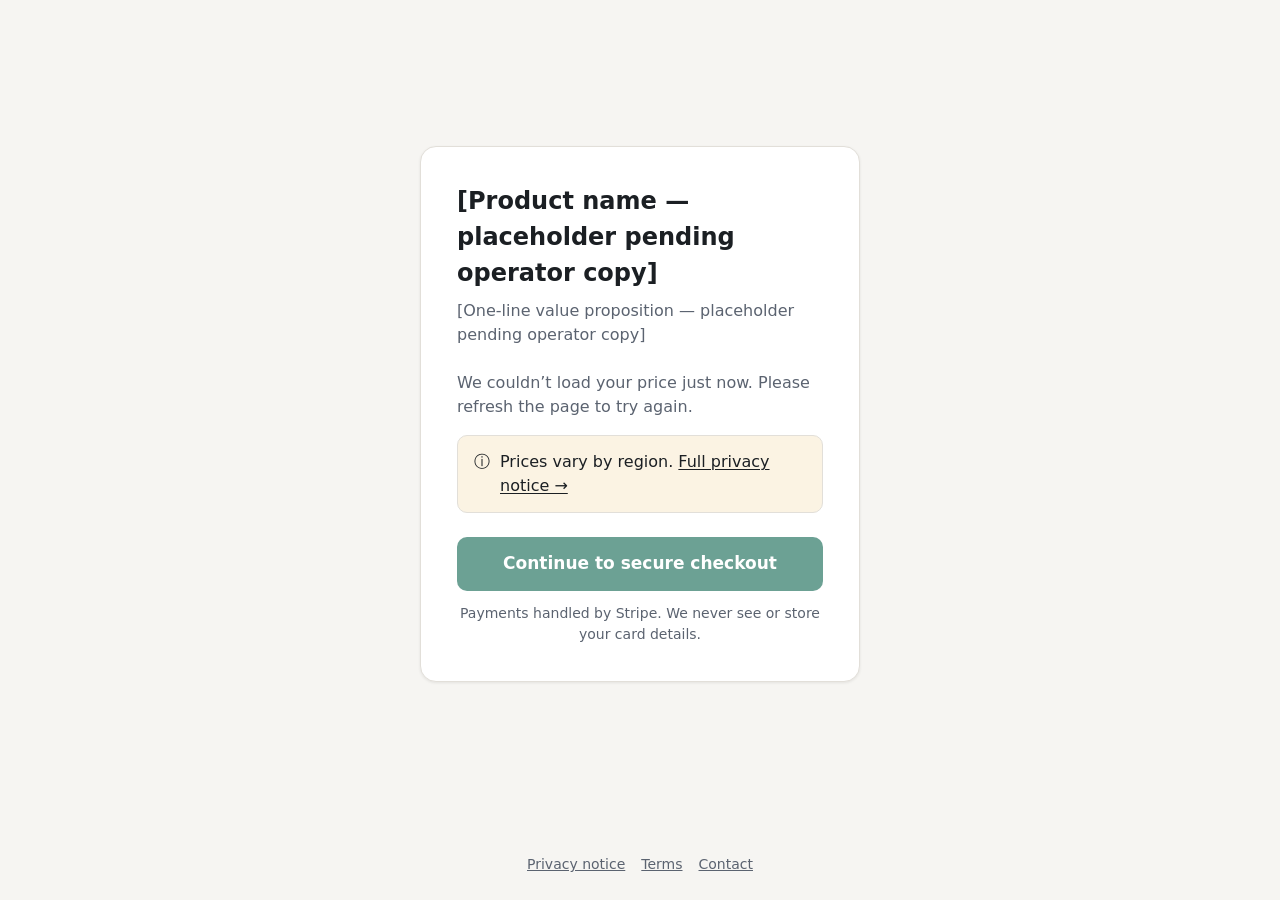
==== pipeline/web/index.html @ 5c79a9a1 "Runnable pipeline: app service + checkout page + container integration Three Ges-Talt agents build t" ====
<!doctype html>
<html lang="en">
<head>
  <meta charset="utf-8" />
  <meta name="viewport" content="width=device-width, initial-scale=1" />
  <meta name="color-scheme" content="light dark" />
  <title>Offer</title>
  <link rel="stylesheet" href="styles.css" />
</head>
<body>
  <a class="skip-link" href="#price-block">Skip to offer</a>

  <main id="main-content">
    <!-- ============================================================ -->
    <!-- Offer / checkout card (states: loading, ready, fallback,      -->
    <!-- degraded). Hidden when a post-checkout view is showing.       -->
    <!-- ============================================================ -->
    <section id="offer-view" class="card" aria-labelledby="offer-heading">
      <h1 id="offer-heading"></h1>
      <p class="value-prop"></p>

      <div id="price-block" tabindex="-1" aria-live="polite" aria-atomic="true">
        <p class="price-value">
          <span class="visually-hidden" id="price-label"></span>
          <span id="price-number"></span>
        </p>
        <div id="price-skeleton" class="price-skeleton" aria-hidden="true" hidden></div>
      </div>

      <p id="degraded-message" class="degraded-message" hidden></p>

      <div id="disclosure-strip" class="disclosure-strip">
        <span class="disclosure-icon" aria-hidden="true">&#9432;</span>
        <p class="disclosure-text">
          <span id="disclosure-text-content"></span>
          <a id="privacy-link" href="#"></a>
        </p>
      </div>

      <button type="button" id="cta-button" class="cta-button" aria-describedby="disclosure-strip">
        <span id="cta-label"></span>
        <span id="cta-spinner" class="cta-spinner" aria-hidden="true" hidden>&#9696;</span>
      </button>
      <span id="cta-loading-note" class="visually-hidden"></span>

      <p id="stripe-note" class="stripe-note"></p>
    </section>

    <!-- ============================================================ -->
    <!-- Post-checkout: success (design spec §3.4)                     -->
    <!-- ============================================================ -->
    <section id="success-view" class="card post-checkout-body" hidden aria-labelledby="success-heading">
      <h1 id="success-heading" class="post-checkout-heading"></h1>
      <p id="success-purchase-line"></p>
      <p id="success-price-line"></p>
      <p id="success-receipt-note"></p>
      <p id="success-next-steps"></p>
    </section>

    <!-- ============================================================ -->
    <!-- Post-checkout: cancel — same offer page, no interstitial.     -->
    <!-- (cancel reuses #offer-view; this node only carries the        -->
    <!-- aria-live announcement text, visually nothing changes)        -->
    <!-- ============================================================ -->
    <p id="cancel-announcement" class="visually-hidden" aria-live="polite"></p>
  </main>

  <footer class="site-footer">
    <nav aria-label="Legal">
      <a id="footer-privacy" href="#">Privacy notice</a>
      <a id="footer-terms" href="#">Terms</a>
      <a id="footer-contact" href="#">Contact</a>
    </nav>
  </footer>

  <script src="copy.js"></script>
  <script src="app.js"></script>
</body>
</html>
---- pipeline/web/styles.css ----
/*
 * styles.css — offer/checkout page.
 * Tokens + layout per docs/sprint-7-26-19-26/design-specs/checkout-offer-page.md
 * §1 (token table) and §4 (a11y checklist). Provisional token set, flagged
 * in the design spec as a starting point, not a locked brand.
 */

:root {
  --bg: #F6F5F2;
  --surface: #FFFFFF;
  --ink: #1B1F23;
  --ink-muted: #5B6370;
  --border: #E2DFD9;
  --accent: #1F6F5C;
  --accent-ink: #FFFFFF;
  --disclosure-bg: #FBF3E3;
  --focus-ring: #0B4F8F;
}

@media (prefers-color-scheme: dark) {
  :root {
    --bg: #14171A;
    --surface: #1C2024;
    --ink: #EDEFF1;
    --ink-muted: #9AA4AF;
    --border: #2A2F35;
    --accent: #3FA98A;
    --accent-ink: #06231C;
    --disclosure-bg: #2B2416;
    --focus-ring: #6FB4FF;
  }
}

* {
  box-sizing: border-box;
}

html {
  color-scheme: light dark;
}

body {
  margin: 0;
  min-height: 100vh;
  background: var(--bg);
  color: var(--ink);
  font-family: system-ui, -apple-system, "Segoe UI", Roboto, Helvetica, Arial, sans-serif;
  line-height: 1.5;
  display: flex;
  flex-direction: column;
}

/* --- Skip link ---------------------------------------------------------- */

.skip-link {
  position: absolute;
  left: 0.5rem;
  top: -3rem;
  background: var(--accent);
  color: var(--accent-ink);
  padding: 0.75rem 1rem;
  border-radius: 0.375rem;
  z-index: 100;
  transition: top 0.15s ease-in-out;
  text-decoration: none;
  font-weight: 600;
}

.skip-link:focus {
  top: 0.5rem;
}

/* --- Visually hidden (a11y) ---------------------------------------------- */

.visually-hidden {
  position: absolute;
  width: 1px;
  height: 1px;
  padding: 0;
  margin: -1px;
  overflow: hidden;
  clip: rect(0, 0, 0, 0);
  white-space: nowrap;
  border: 0;
}

/* --- Layout --------------------------------------------------------------- */

main {
  flex: 1;
  display: flex;
  align-items: center;
  justify-content: center;
  padding: 1.5rem;
}

.card {
  width: 100%;
  max-width: 440px;
  background: var(--surface);
  border: 1px solid var(--border);
  border-radius: 1rem;
  box-shadow: 0 1px 3px rgba(0, 0, 0, 0.08);
  padding: clamp(1.25rem, 5vw, 2.25rem);
}

h1 {
  font-size: clamp(1.25rem, 4vw, 1.5rem);
  margin: 0 0 0.5rem;
  color: var(--ink);
}

.value-prop {
  margin: 0 0 1.5rem;
  color: var(--ink-muted);
}

/* --- Price block ------------------------------------------------------ */

#price-block {
  margin-bottom: 1.25rem;
}

.price-value {
  font-size: clamp(2rem, 8vw, 2.75rem);
  font-weight: 700;
  font-variant-numeric: tabular-nums;
  color: var(--ink);
  margin: 0;
}

.price-cadence {
  color: var(--ink-muted);
  margin: 0.25rem 0 0;
}

.price-skeleton {
  height: clamp(2rem, 8vw, 2.75rem);
  width: 55%;
  border-radius: 0.5rem;
  background: var(--border);
}

@media (prefers-reduced-motion: no-preference) {
  .price-skeleton {
    animation: skeleton-pulse 1.4s ease-in-out infinite;
  }
}

@keyframes skeleton-pulse {
  0%, 100% { opacity: 1; }
  50% { opacity: 0.55; }
}

/* --- Disclosure strip --------------------------------------------------- */

.disclosure-strip {
  display: flex;
  gap: 0.625rem;
  align-items: flex-start;
  background: var(--disclosure-bg);
  border: 1px solid var(--border);
  border-radius: 0.625rem;
  padding: 0.875rem 1rem;
  margin-bottom: 1.5rem;
}

.disclosure-icon {
  flex: none;
  line-height: 1.5;
}

.disclosure-text {
  margin: 0;
  color: var(--ink);
}

.disclosure-text a {
  color: var(--ink);
  text-decoration-thickness: 1px;
  text-underline-offset: 2px;
}

/* --- CTA ------------------------------------------------------------------ */

.cta-button {
  display: block;
  width: 100%;
  font: inherit;
  font-weight: 600;
  font-size: 1.0625rem;
  padding: 0.875rem 1rem;
  background: var(--accent);
  color: var(--accent-ink);
  border: none;
  border-radius: 0.625rem;
  cursor: pointer;
}

.cta-button[aria-disabled="true"] {
  cursor: not-allowed;
  opacity: 0.65;
}

.cta-spinner {
  display: inline-block;
  margin-left: 0.5rem;
}

.stripe-note {
  margin: 0.75rem 0 0;
  font-size: 0.875rem;
  color: var(--ink-muted);
  text-align: center;
}

.degraded-message {
  margin: 0 0 1rem;
  color: var(--ink-muted);
}

/* --- Focus ------------------------------------------------------------- */

a:focus-visible,
button:focus-visible {
  outline: 3px solid var(--focus-ring);
  outline-offset: 2px;
  border-radius: 0.25rem;
}

/* --- Footer -------------------------------------------------------------- */

.site-footer {
  padding: 1.5rem;
  text-align: center;
}

.site-footer nav {
  display: inline-flex;
  gap: 1rem;
  flex-wrap: wrap;
  justify-content: center;
}

.site-footer a {
  color: var(--ink-muted);
  font-size: 0.875rem;
}

/* --- Post-checkout views -------------------------------------------------- */

.post-checkout-heading {
  margin: 0 0 0.75rem;
}

.post-checkout-body p {
  color: var(--ink-muted);
  margin: 0 0 0.75rem;
}

.secondary-link {
  display: inline-block;
  margin-top: 0.5rem;
  color: var(--accent);
  font-weight: 600;
}

[hidden] {
  display: none !important;
}
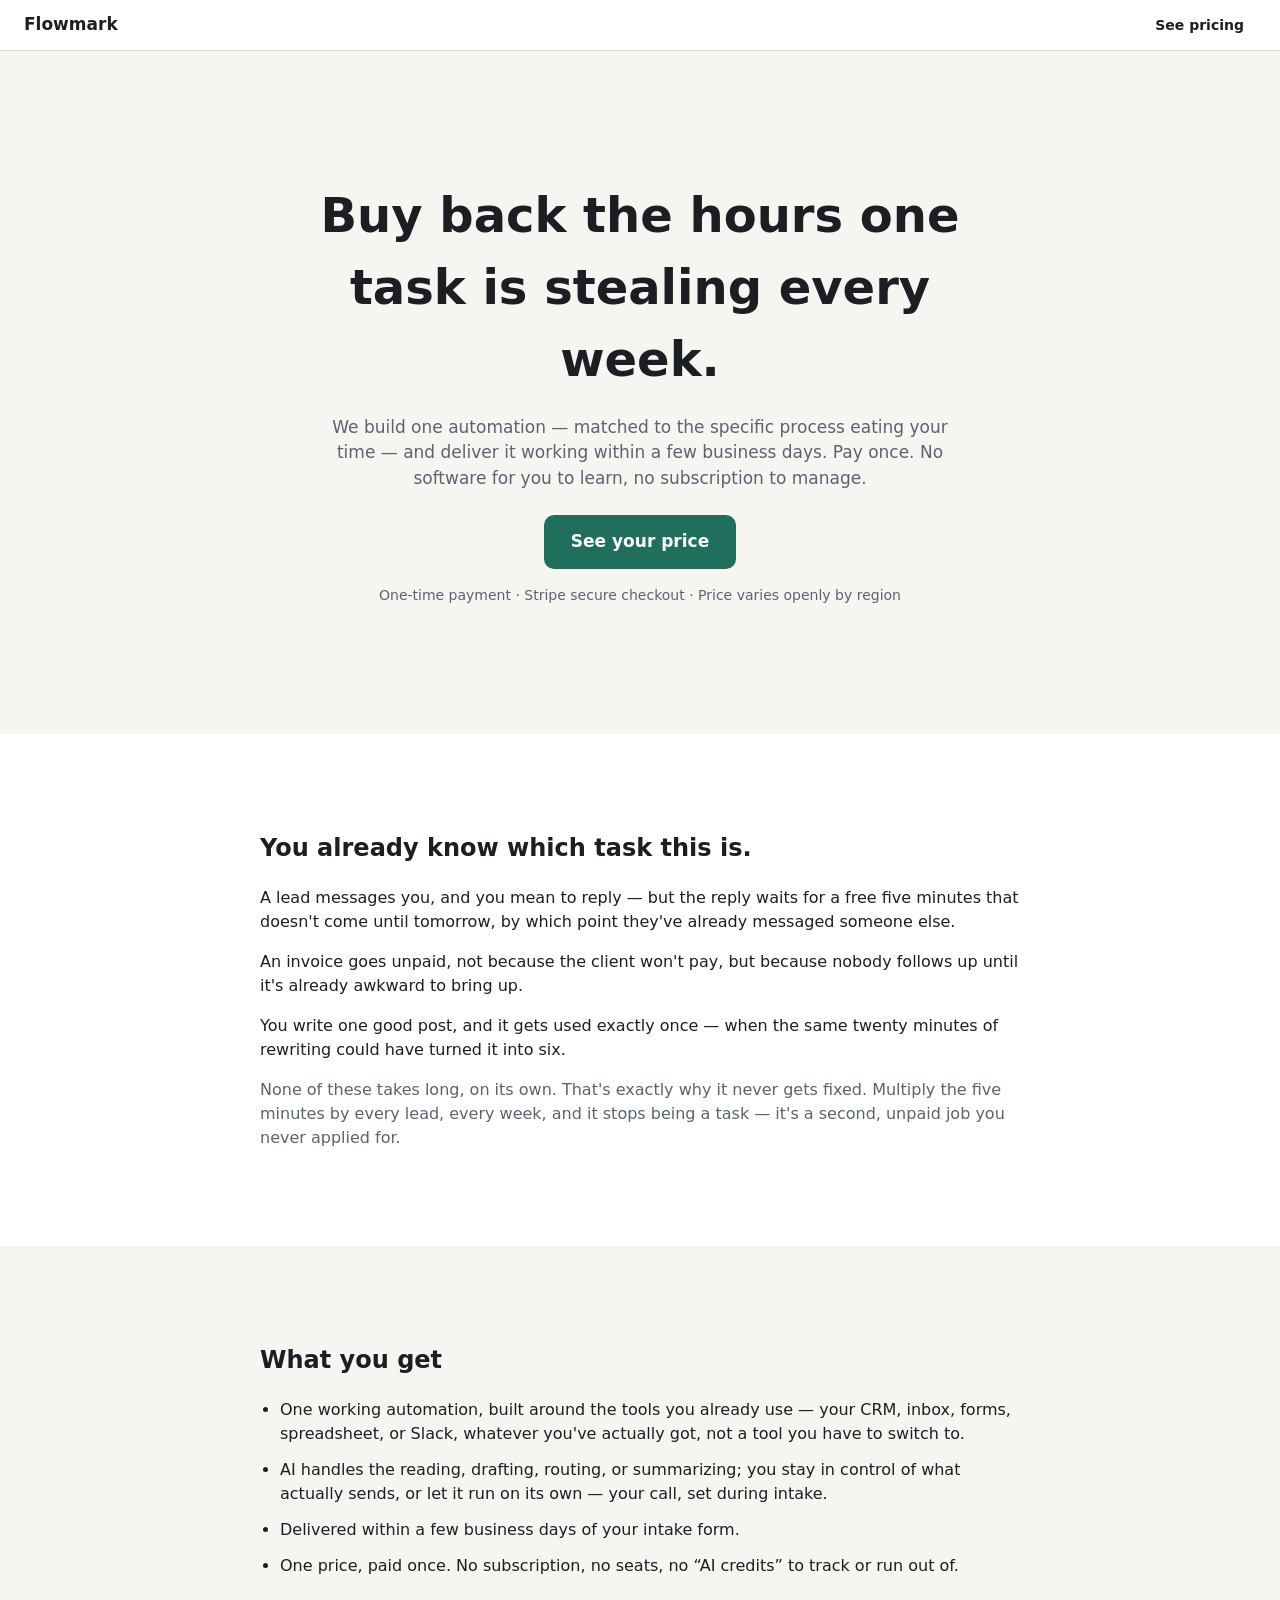
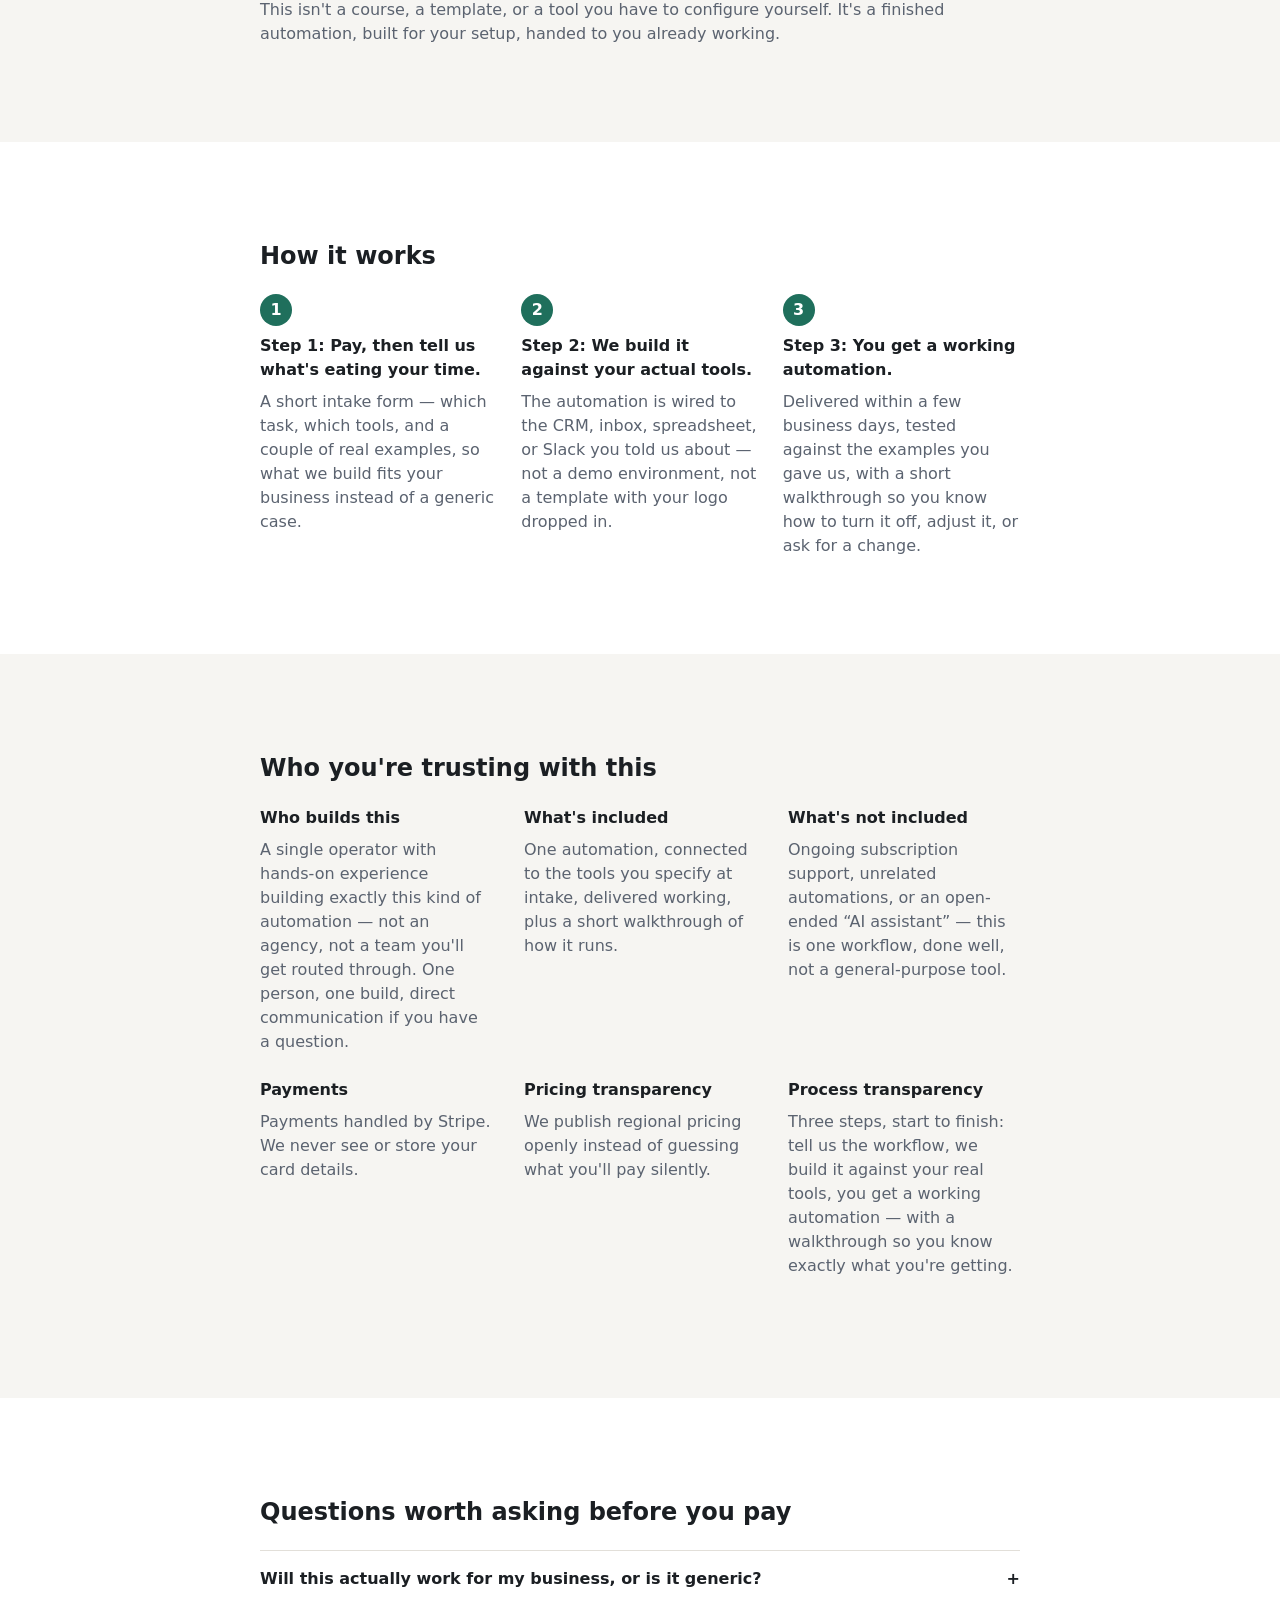
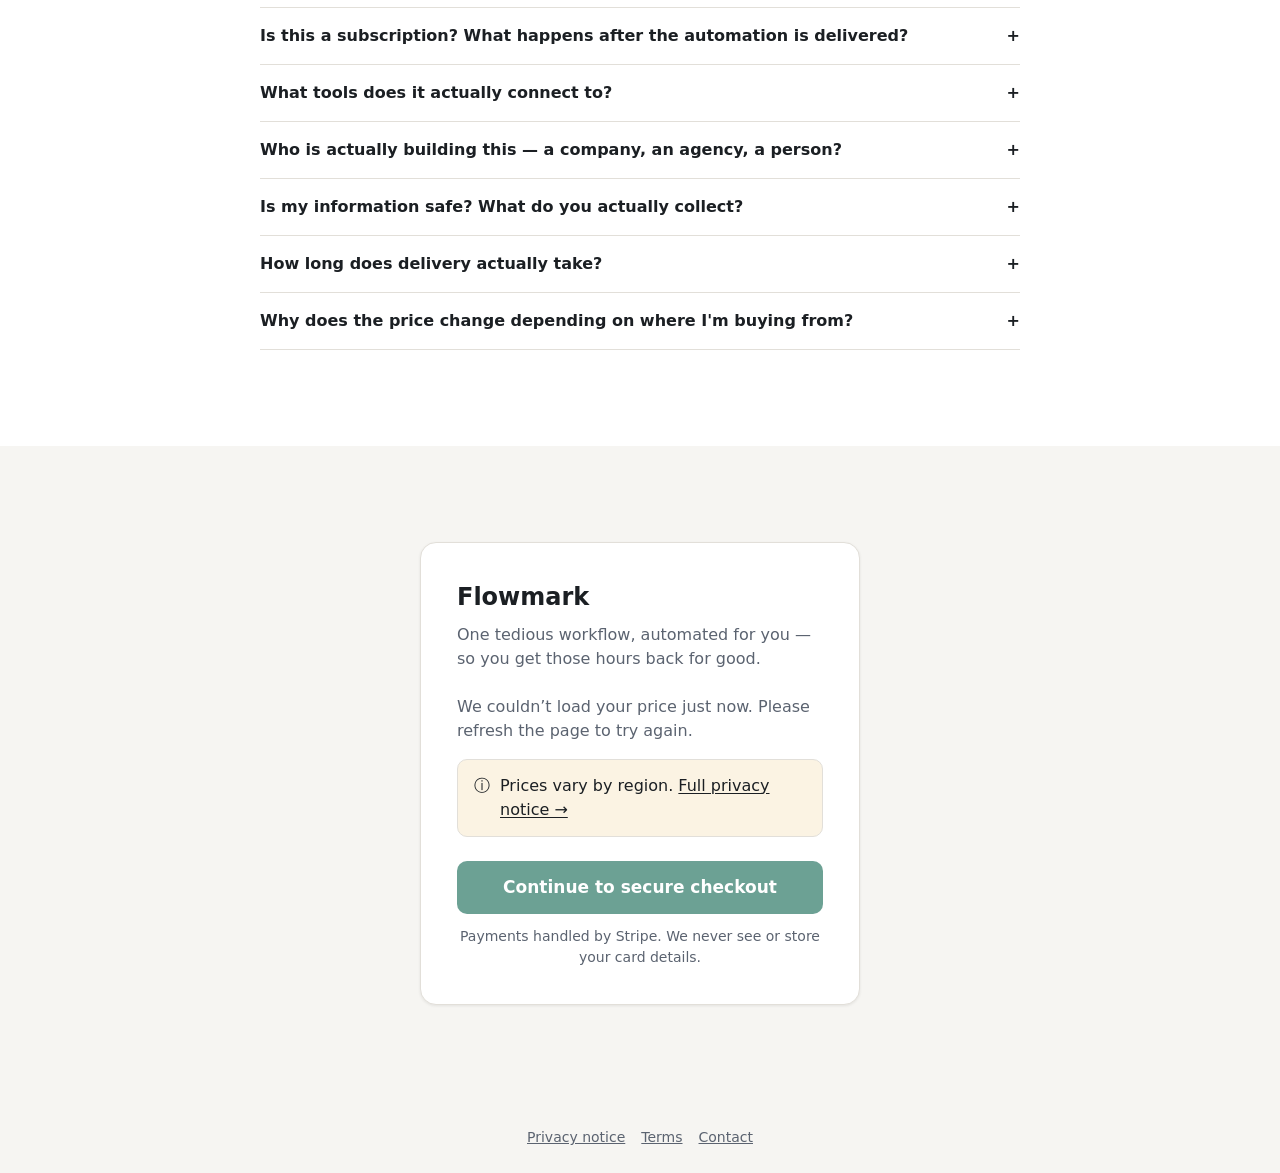
==== commit 57703b30: "MT-30: conversion landing funnel + privacy-safe instrumentation react-dev built the full funnel from" ====
--- a/pipeline/web/index.html
+++ b/pipeline/web/index.html
@@ -8,61 +8,144 @@
   <link rel="stylesheet" href="styles.css" />
 </head>
 <body>
-  <a class="skip-link" href="#price-block">Skip to offer</a>
+  <a class="skip-link" href="#price-block" id="skip-link">Skip to pricing</a>
+
+  <header class="site-header">
+    <span class="wordmark" id="header-wordmark"></span>
+    <nav aria-label="Primary">
+      <a href="#price-block" class="header-nav-link" id="header-nav-link"></a>
+    </nav>
+  </header>
 
   <main id="main-content">
     <!-- ============================================================ -->
-    <!-- Offer / checkout card (states: loading, ready, fallback,      -->
-    <!-- degraded). Hidden when a post-checkout view is showing.       -->
+    <!-- Hero (design spec §3.2) — the page's one <h1>.                -->
     <!-- ============================================================ -->
-    <section id="offer-view" class="card" aria-labelledby="offer-heading">
-      <h1 id="offer-heading"></h1>
-      <p class="value-prop"></p>
-
-      <div id="price-block" tabindex="-1" aria-live="polite" aria-atomic="true">
-        <p class="price-value">
-          <span class="visually-hidden" id="price-label"></span>
-          <span id="price-number"></span>
-        </p>
-        <div id="price-skeleton" class="price-skeleton" aria-hidden="true" hidden></div>
+    <section id="hero" class="hero-section" aria-labelledby="hero-heading" data-track-section="hero">
+      <div class="section-inner">
+        <h1 id="hero-heading"></h1>
+        <p class="hero-subhead" id="hero-subhead"></p>
+        <a href="#price-block" class="cta-button hero-cta" id="hero-cta"></a>
+        <p class="hero-microtrust" id="hero-microtrust"></p>
       </div>
-
-      <p id="degraded-message" class="degraded-message" hidden></p>
-
-      <div id="disclosure-strip" class="disclosure-strip">
-        <span class="disclosure-icon" aria-hidden="true">&#9432;</span>
-        <p class="disclosure-text">
-          <span id="disclosure-text-content"></span>
-          <a id="privacy-link" href="#"></a>
-        </p>
-      </div>
-
-      <button type="button" id="cta-button" class="cta-button" aria-describedby="disclosure-strip">
-        <span id="cta-label"></span>
-        <span id="cta-spinner" class="cta-spinner" aria-hidden="true" hidden>&#9696;</span>
-      </button>
-      <span id="cta-loading-note" class="visually-hidden"></span>
-
-      <p id="stripe-note" class="stripe-note"></p>
     </section>
 
     <!-- ============================================================ -->
-    <!-- Post-checkout: success (design spec §3.4)                     -->
+    <!-- Problem (design spec §3.3)                                    -->
     <!-- ============================================================ -->
-    <section id="success-view" class="card post-checkout-body" hidden aria-labelledby="success-heading">
-      <h1 id="success-heading" class="post-checkout-heading"></h1>
-      <p id="success-purchase-line"></p>
-      <p id="success-price-line"></p>
-      <p id="success-receipt-note"></p>
-      <p id="success-next-steps"></p>
+    <section id="problem" class="funnel-section bg-surface" aria-labelledby="problem-heading" data-track-section="problem">
+      <div class="section-inner">
+        <h2 id="problem-heading"></h2>
+        <div id="problem-body"></div>
+      </div>
     </section>
 
     <!-- ============================================================ -->
-    <!-- Post-checkout: cancel — same offer page, no interstitial.     -->
-    <!-- (cancel reuses #offer-view; this node only carries the        -->
-    <!-- aria-live announcement text, visually nothing changes)        -->
+    <!-- Offer (design spec §3.4)                                      -->
     <!-- ============================================================ -->
-    <p id="cancel-announcement" class="visually-hidden" aria-live="polite"></p>
+    <section id="offer" class="funnel-section bg-bg" aria-labelledby="offer-value-heading" data-track-section="offer">
+      <div class="section-inner">
+        <h2 id="offer-value-heading"></h2>
+        <ul class="offer-items" id="offer-items"></ul>
+        <p id="offer-closer"></p>
+      </div>
+    </section>
+
+    <!-- ============================================================ -->
+    <!-- How it works — 3 real steps (design spec §3.5)                -->
+    <!-- ============================================================ -->
+    <section id="how-it-works" class="funnel-section bg-surface" aria-labelledby="how-heading" data-track-section="how-it-works">
+      <div class="section-inner">
+        <h2 id="how-heading"></h2>
+        <ol class="how-steps" id="how-steps"></ol>
+      </div>
+    </section>
+
+    <!-- ============================================================ -->
+    <!-- Trust / credibility (design spec §4) — no fabricated proof.   -->
+    <!-- ============================================================ -->
+    <section id="trust" class="funnel-section bg-bg" aria-labelledby="trust-heading" data-track-section="trust">
+      <div class="section-inner">
+        <h2 id="trust-heading"></h2>
+        <dl class="trust-grid" id="trust-grid"></dl>
+
+        <!-- Structural placeholder only (§4, §0.1) — never populated with
+             invented testimonials/counts. Hidden by default per
+             brand-guide.md §7.3's recommendation; a real content swap
+             later just removes the [hidden] attribute. -->
+        <div class="trust-social-proof" id="trust-social-proof" hidden>
+          <h3 id="social-proof-heading"></h3>
+          <p id="social-proof-text"></p>
+        </div>
+      </div>
+    </section>
+
+    <!-- ============================================================ -->
+    <!-- Objection FAQ (design spec §3.1) — real accordion buttons.    -->
+    <!-- ============================================================ -->
+    <section id="faq" class="funnel-section bg-surface" aria-labelledby="faq-heading" data-track-section="faq">
+      <div class="section-inner">
+        <h2 id="faq-heading"></h2>
+        <div class="faq-list" id="faq-list"></div>
+      </div>
+    </section>
+
+    <!-- ============================================================ -->
+    <!-- Price + disclosure + CTA — the existing #offer-view card,     -->
+    <!-- composed unchanged except the <h1>→<h2> demotion (§3.1/§3.6). -->
+    <!-- States: loading, ready, fallback, degraded. Hidden when a     -->
+    <!-- post-checkout view is showing.                                -->
+    <!-- ============================================================ -->
+    <div class="price-block-section bg-bg" data-track-section="price">
+      <section id="offer-view" class="card" aria-labelledby="offer-heading">
+        <h2 id="offer-heading"></h2>
+        <p class="value-prop"></p>
+
+        <div id="price-block" tabindex="-1" aria-live="polite" aria-atomic="true">
+          <p class="price-value">
+            <span class="visually-hidden" id="price-label"></span>
+            <span id="price-number"></span>
+          </p>
+          <div id="price-skeleton" class="price-skeleton" aria-hidden="true" hidden></div>
+        </div>
+
+        <p id="degraded-message" class="degraded-message" hidden></p>
+
+        <div id="disclosure-strip" class="disclosure-strip">
+          <span class="disclosure-icon" aria-hidden="true">&#9432;</span>
+          <p class="disclosure-text">
+            <span id="disclosure-text-content"></span>
+            <a id="privacy-link" href="#"></a>
+          </p>
+        </div>
+
+        <button type="button" id="cta-button" class="cta-button" aria-describedby="disclosure-strip">
+          <span id="cta-label"></span>
+          <span id="cta-spinner" class="cta-spinner" aria-hidden="true" hidden>&#9696;</span>
+        </button>
+        <span id="cta-loading-note" class="visually-hidden"></span>
+
+        <p id="stripe-note" class="stripe-note"></p>
+      </section>
+
+      <!-- ============================================================ -->
+      <!-- Post-checkout: success (design spec §3.4)                     -->
+      <!-- ============================================================ -->
+      <section id="success-view" class="card post-checkout-body" hidden aria-labelledby="success-heading">
+        <h2 id="success-heading" class="post-checkout-heading"></h2>
+        <p id="success-purchase-line"></p>
+        <p id="success-price-line"></p>
+        <p id="success-receipt-note"></p>
+        <p id="success-next-steps"></p>
+      </section>
+
+      <!-- ============================================================ -->
+      <!-- Post-checkout: cancel — same offer page, no interstitial.     -->
+      <!-- (cancel reuses #offer-view; this node only carries the        -->
+      <!-- aria-live announcement text, visually nothing changes)        -->
+      <!-- ============================================================ -->
+      <p id="cancel-announcement" class="visually-hidden" aria-live="polite"></p>
+    </div>
   </main>
 
   <footer class="site-footer">
@@ -75,5 +158,6 @@
 
   <script src="copy.js"></script>
   <script src="app.js"></script>
+  <script src="track.js"></script>
 </body>
 </html>
--- a/pipeline/web/styles.css
+++ b/pipeline/web/styles.css
@@ -15,6 +15,32 @@
   --accent-ink: #FFFFFF;
   --disclosure-bg: #FBF3E3;
   --focus-ring: #0B4F8F;
+
+  /* --- funnel additions (design-specs/landing-funnel-and-dashboard.md §1) --- */
+  --surface-2: #F1EFEA;
+  --status-good: #0ca30c;
+  --status-warning: #fab219;
+  --status-critical: #d03b3b;
+
+  /* Type + spacing scale (§2) */
+  --text-sm: 0.875rem;
+  --text-base: 1rem;
+  --text-lg: 1.0625rem;
+  --text-xl: clamp(1.25rem, 4vw, 1.5rem);
+  --text-2xl: clamp(1.75rem, 5vw, 2.25rem);
+  --text-3xl: clamp(2.25rem, 6vw, 3rem);
+  --price-display: clamp(2rem, 8vw, 2.75rem);
+
+  --space-1: 0.25rem;
+  --space-2: 0.5rem;
+  --space-3: 0.75rem;
+  --space-4: 1rem;
+  --space-5: 1.25rem;
+  --space-6: 1.5rem;
+  --space-7: 1.75rem;
+  --space-8: 2rem;
+  --space-section: clamp(3rem, 10vw, 6rem);
+  --space-hero: clamp(4rem, 14vw, 8rem);
 }
 
 @media (prefers-color-scheme: dark) {
@@ -28,6 +54,9 @@
     --accent-ink: #06231C;
     --disclosure-bg: #2B2416;
     --focus-ring: #6FB4FF;
+
+    --surface-2: #23272C;
+    /* status colors are a flat semantic layer, never themed (§1) */
   }
 }
 
@@ -48,6 +77,41 @@
   line-height: 1.5;
   display: flex;
   flex-direction: column;
+}
+
+/* --- Sticky header (design spec §3.1) ------------------------------------ */
+
+.site-header {
+  position: sticky;
+  top: 0;
+  z-index: 50;
+  display: flex;
+  align-items: center;
+  justify-content: space-between;
+  gap: var(--space-4);
+  padding: var(--space-3) var(--space-6);
+  background: var(--surface);
+  border-bottom: 1px solid var(--border);
+}
+
+.site-header .wordmark {
+  font-weight: 700;
+  font-size: var(--text-lg);
+  color: var(--ink);
+  text-decoration: none;
+}
+
+.site-header .header-nav-link {
+  color: var(--ink);
+  font-weight: 600;
+  font-size: var(--text-sm);
+  text-decoration: none;
+  padding: var(--space-2) var(--space-3);
+  border-radius: 0.375rem;
+}
+
+.site-header .header-nav-link:hover {
+  text-decoration: underline;
 }
 
 /* --- Skip link ---------------------------------------------------------- */
@@ -88,10 +152,74 @@
 
 main {
   flex: 1;
+  display: block;
+}
+
+/* --- Funnel section rhythm (design spec §3.1) -----------------------------
+   Alternating --bg/--surface band backgrounds is the entire divider
+   mechanism between sections -- no border/rule needed. */
+
+.funnel-section {
+  padding: var(--space-section) var(--space-6);
+}
+
+.funnel-section > .section-inner {
+  max-width: 760px;
+  margin: 0 auto;
+}
+
+.funnel-section.bg-bg {
+  background: var(--bg);
+}
+
+.funnel-section.bg-surface {
+  background: var(--surface);
+}
+
+.hero-section {
+  padding: var(--space-hero) var(--space-6);
+  background: var(--bg);
+  text-align: center;
+}
+
+.hero-section .section-inner {
+  max-width: 640px;
+  margin: 0 auto;
+}
+
+.hero-section h1 {
+  font-size: var(--text-3xl);
+  margin: 0 0 var(--space-5);
+}
+
+.hero-subhead {
+  font-size: var(--text-lg);
+  color: var(--ink-muted);
+  margin: 0 0 var(--space-6);
+}
+
+.hero-microtrust {
+  font-size: var(--text-sm);
+  color: var(--ink-muted);
+  margin: var(--space-4) 0 0;
+}
+
+.funnel-section h2 {
+  font-size: var(--text-xl);
+  margin: 0 0 var(--space-5);
+}
+
+.funnel-section h3 {
+  font-size: var(--text-base);
+  margin: 0;
+}
+
+/* --- Card (price block section reuses this verbatim, MT-9) --------------- */
+
+.price-block-section {
   display: flex;
-  align-items: center;
   justify-content: center;
-  padding: 1.5rem;
+  padding: var(--space-section) var(--space-6);
 }
 
 .card {
@@ -104,8 +232,8 @@
   padding: clamp(1.25rem, 5vw, 2.25rem);
 }
 
-h1 {
-  font-size: clamp(1.25rem, 4vw, 1.5rem);
+.card h2 {
+  font-size: var(--text-xl);
   margin: 0 0 0.5rem;
   color: var(--ink);
 }
@@ -195,6 +323,18 @@
   border: none;
   border-radius: 0.625rem;
   cursor: pointer;
+  text-decoration: none;
+  text-align: center;
+  box-sizing: border-box;
+}
+
+/* Hero anchor CTA (design spec §3.2) — same visual component as the
+   purchase button, but a real in-page <a>, not a second checkout entry
+   point, and sized to content rather than full-bleed on a wide hero. */
+.hero-cta {
+  display: inline-block;
+  width: auto;
+  min-width: 12rem;
 }
 
 .cta-button[aria-disabled="true"] {
@@ -217,6 +357,164 @@
 .degraded-message {
   margin: 0 0 1rem;
   color: var(--ink-muted);
+}
+
+/* --- Problem section (design spec §3.3) -------------------------------- */
+
+#problem-body p {
+  margin: 0 0 var(--space-4);
+  color: var(--ink);
+}
+
+#problem-body p:last-child {
+  margin-bottom: 0;
+  color: var(--ink-muted);
+}
+
+/* --- Offer list (design spec §3.4) -------------------------------------- */
+
+.offer-items {
+  margin: 0 0 var(--space-5);
+  padding-left: 1.25rem;
+}
+
+.offer-items li {
+  margin-bottom: var(--space-3);
+}
+
+#offer-closer {
+  color: var(--ink-muted);
+  margin: 0;
+}
+
+/* --- How it works (design spec §3.5) ------------------------------------ */
+
+.how-steps {
+  list-style: none;
+  margin: 0;
+  padding: 0;
+  display: grid;
+  grid-template-columns: repeat(3, 1fr);
+  gap: var(--space-6);
+}
+
+@media (max-width: 640px) {
+  .how-steps {
+    grid-template-columns: 1fr;
+  }
+}
+
+.how-step {
+  display: flex;
+  flex-direction: column;
+  gap: var(--space-2);
+}
+
+.how-step-badge {
+  display: inline-flex;
+  align-items: center;
+  justify-content: center;
+  width: 2rem;
+  height: 2rem;
+  border-radius: 50%;
+  background: var(--accent);
+  color: var(--accent-ink);
+  font-weight: 700;
+  flex: none;
+}
+
+.how-step-label {
+  font-weight: 600;
+  margin: 0;
+}
+
+.how-step-detail {
+  color: var(--ink-muted);
+  margin: 0;
+}
+
+/* --- Trust grid (design spec §4) ----------------------------------------- */
+
+.trust-grid {
+  display: grid;
+  grid-template-columns: repeat(auto-fit, minmax(220px, 1fr));
+  gap: var(--space-6) var(--space-8);
+  margin: 0 0 var(--space-6);
+}
+
+.trust-item dt {
+  font-weight: 600;
+  margin: 0 0 var(--space-2);
+}
+
+.trust-item dd {
+  margin: 0;
+  color: var(--ink-muted);
+}
+
+.trust-social-proof {
+  border-top: 1px solid var(--border);
+  padding-top: var(--space-6);
+}
+
+.trust-social-proof h3 {
+  margin: 0 0 var(--space-2);
+}
+
+.trust-social-proof p {
+  color: var(--ink-muted);
+  margin: 0;
+}
+
+/* --- FAQ accordion (design spec §5) -------------------------------------- */
+
+.faq-item {
+  border-bottom: 1px solid var(--border);
+}
+
+.faq-item:first-child {
+  border-top: 1px solid var(--border);
+}
+
+.faq-trigger {
+  display: flex;
+  align-items: center;
+  justify-content: space-between;
+  gap: var(--space-4);
+  width: 100%;
+  font: inherit;
+  font-size: var(--text-base);
+  font-weight: 600;
+  text-align: left;
+  background: transparent;
+  color: var(--ink);
+  border: none;
+  padding: var(--space-4) 0;
+  cursor: pointer;
+}
+
+.faq-trigger-icon {
+  flex: none;
+  transition: transform 0.15s ease-in-out;
+}
+
+.faq-trigger[aria-expanded="true"] .faq-trigger-icon {
+  transform: rotate(45deg);
+}
+
+@media (prefers-reduced-motion: reduce) {
+  .faq-trigger-icon {
+    transition: none;
+  }
+}
+
+.faq-panel {
+  margin: 0 0 var(--space-4);
+  color: var(--ink-muted);
+}
+
+.faq-panel a {
+  color: var(--ink);
 }
 
 /* --- Focus ------------------------------------------------------------- */
